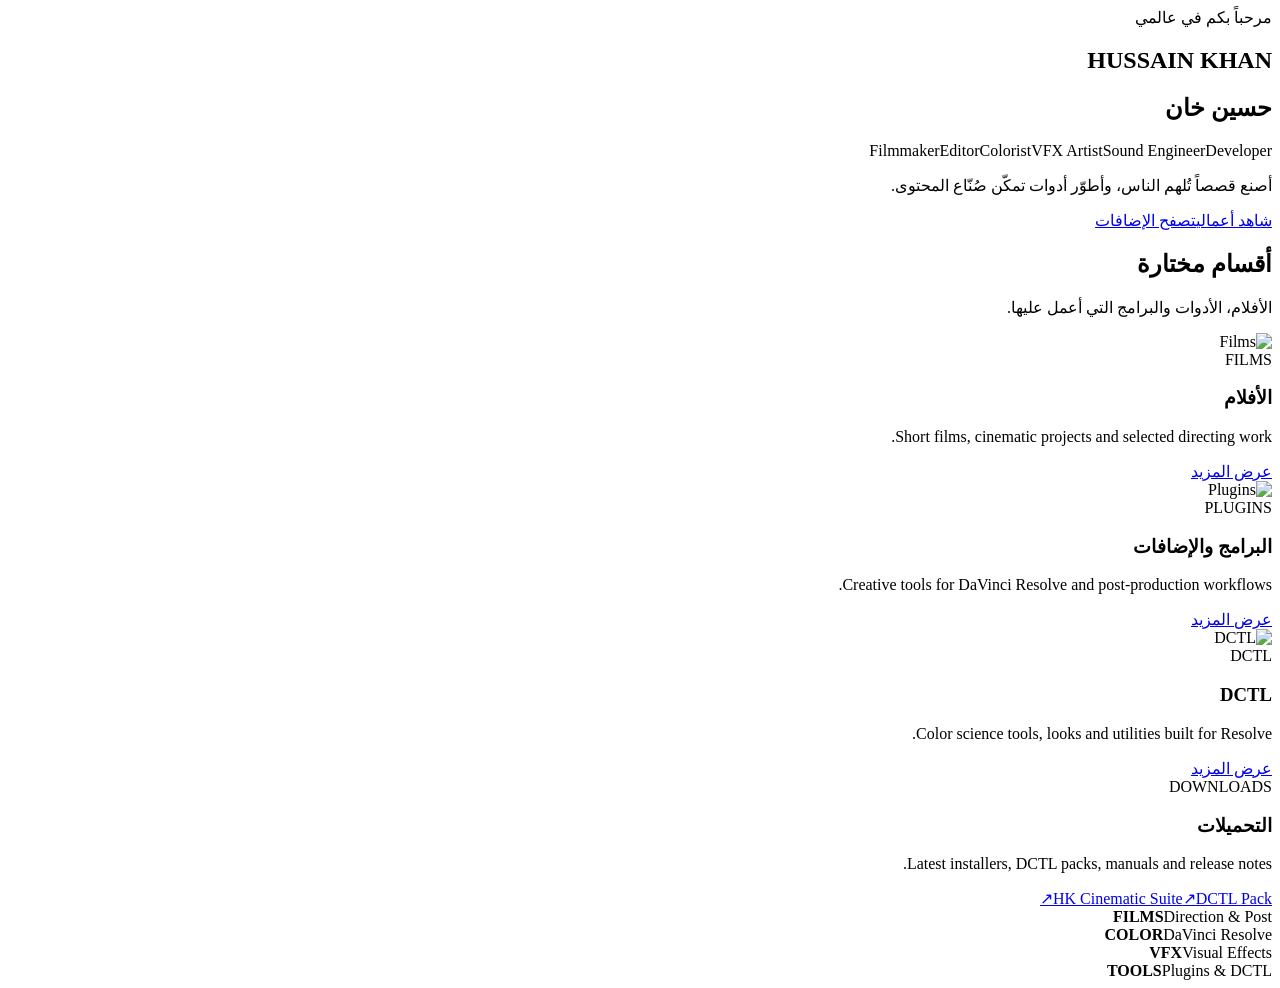
==== index.html @ 0b2d35c9 "Add files via upload" ====
<!doctype html><html lang="ar" dir="rtl"><head><meta charset="utf-8"><meta name="viewport" content="width=device-width,initial-scale=1"><title>Hussain Khan | Filmmaker & Software Developer</title><meta name="description" content="Official portfolio of Hussain Khan — filmmaker, editor, colorist, VFX artist, sound engineer and software developer."><link rel="stylesheet" href="assets/css/style.css"></head><body data-depth="0" data-active="home"><div data-header></div><main>
<section class="hero"><div class="hero-bg"></div><div class="container hero-content"><div class="eyebrow" data-i18n="welcome">مرحباً بكم في عالمي</div><h1>HUSSAIN KHAN</h1><h2 data-i18n="heroTitle">حسين خان</h2><div class="roles"><span>Filmmaker</span><span>Editor</span><span>Colorist</span><span>VFX Artist</span><span>Sound Engineer</span><span>Developer</span></div><p class="lead" data-i18n="heroText">أصنع قصصاً تُلهم الناس، وأطوّر أدوات تمكّن صُنّاع المحتوى.</p><div class="actions"><a class="btn primary" href="portfolio/index.html" data-i18n="watch">شاهد أعمالي</a><a class="btn" href="plugins/index.html" data-i18n="browse">تصفح الإضافات</a></div></div></section>
<section class="section"><div class="container"><div class="section-title"><div><h2 data-i18n="featured">أقسام مختارة</h2><p data-i18n="featuredSub">الأفلام، الأدوات والبرامج التي أعمل عليها.</p></div></div><div class="grid"><article class="card"><img class="card-media" src="assets/img/film-card.jpg" alt="Films"><div class="card-body"><span class="sub">FILMS</span><h3 data-i18n="films">الأفلام</h3><p>Short films, cinematic projects and selected directing work.</p><a class="card-link" href="films/index.html" data-i18n="viewMore">عرض المزيد</a></div></article><article class="card"><img class="card-media" src="assets/img/plugin-card.jpg" alt="Plugins"><div class="card-body"><span class="sub">PLUGINS</span><h3 data-i18n="plugins">البرامج والإضافات</h3><p>Creative tools for DaVinci Resolve and post-production workflows.</p><a class="card-link" href="plugins/index.html" data-i18n="viewMore">عرض المزيد</a></div></article><article class="card"><img class="card-media" src="assets/img/dctl-card.jpg" alt="DCTL"><div class="card-body"><span class="sub">DCTL</span><h3>DCTL</h3><p>Color science tools, looks and utilities built for Resolve.</p><a class="card-link" href="dctl/index.html" data-i18n="viewMore">عرض المزيد</a></div></article><article class="card"><div class="card-body"><span class="sub">DOWNLOADS</span><h3 data-i18n="downloads">التحميلات</h3><p>Latest installers, DCTL packs, manuals and release notes.</p><div class="download-list"><a class="download-item" href="downloads/index.html"><span>HK Cinematic Suite</span><span class="gold">↗</span></a><a class="download-item" href="downloads/index.html"><span>DCTL Pack</span><span class="gold">↗</span></a></div></div></article></div></div></section>
<section class="section alt"><div class="container"><div class="stats"><div class="stat"><strong>FILMS</strong><span>Direction & Post</span></div><div class="stat"><strong>COLOR</strong><span>DaVinci Resolve</span></div><div class="stat"><strong>VFX</strong><span>Visual Effects</span></div><div class="stat"><strong>TOOLS</strong><span>Plugins & DCTL</span></div></div></div></section></main><div data-footer></div><script src="assets/js/components.js"></script><script src="assets/js/app.js"></script></body></html>
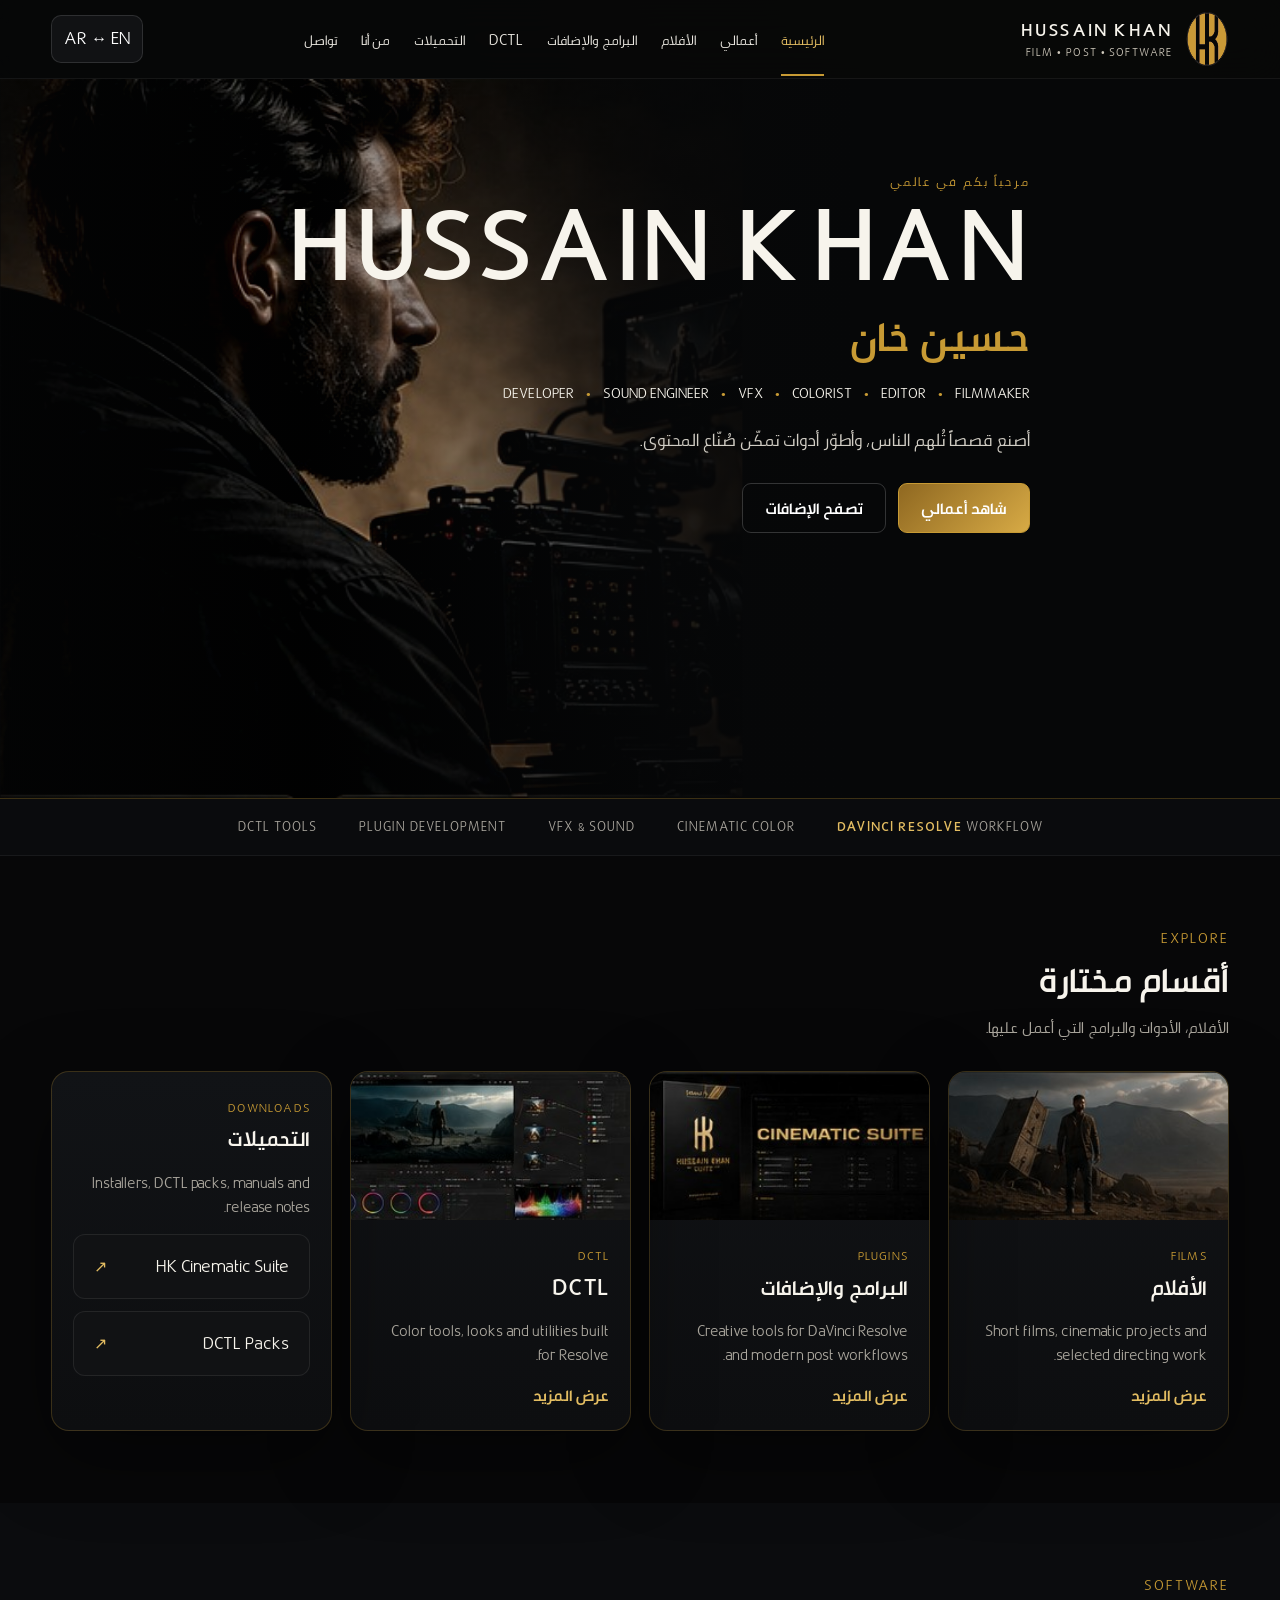
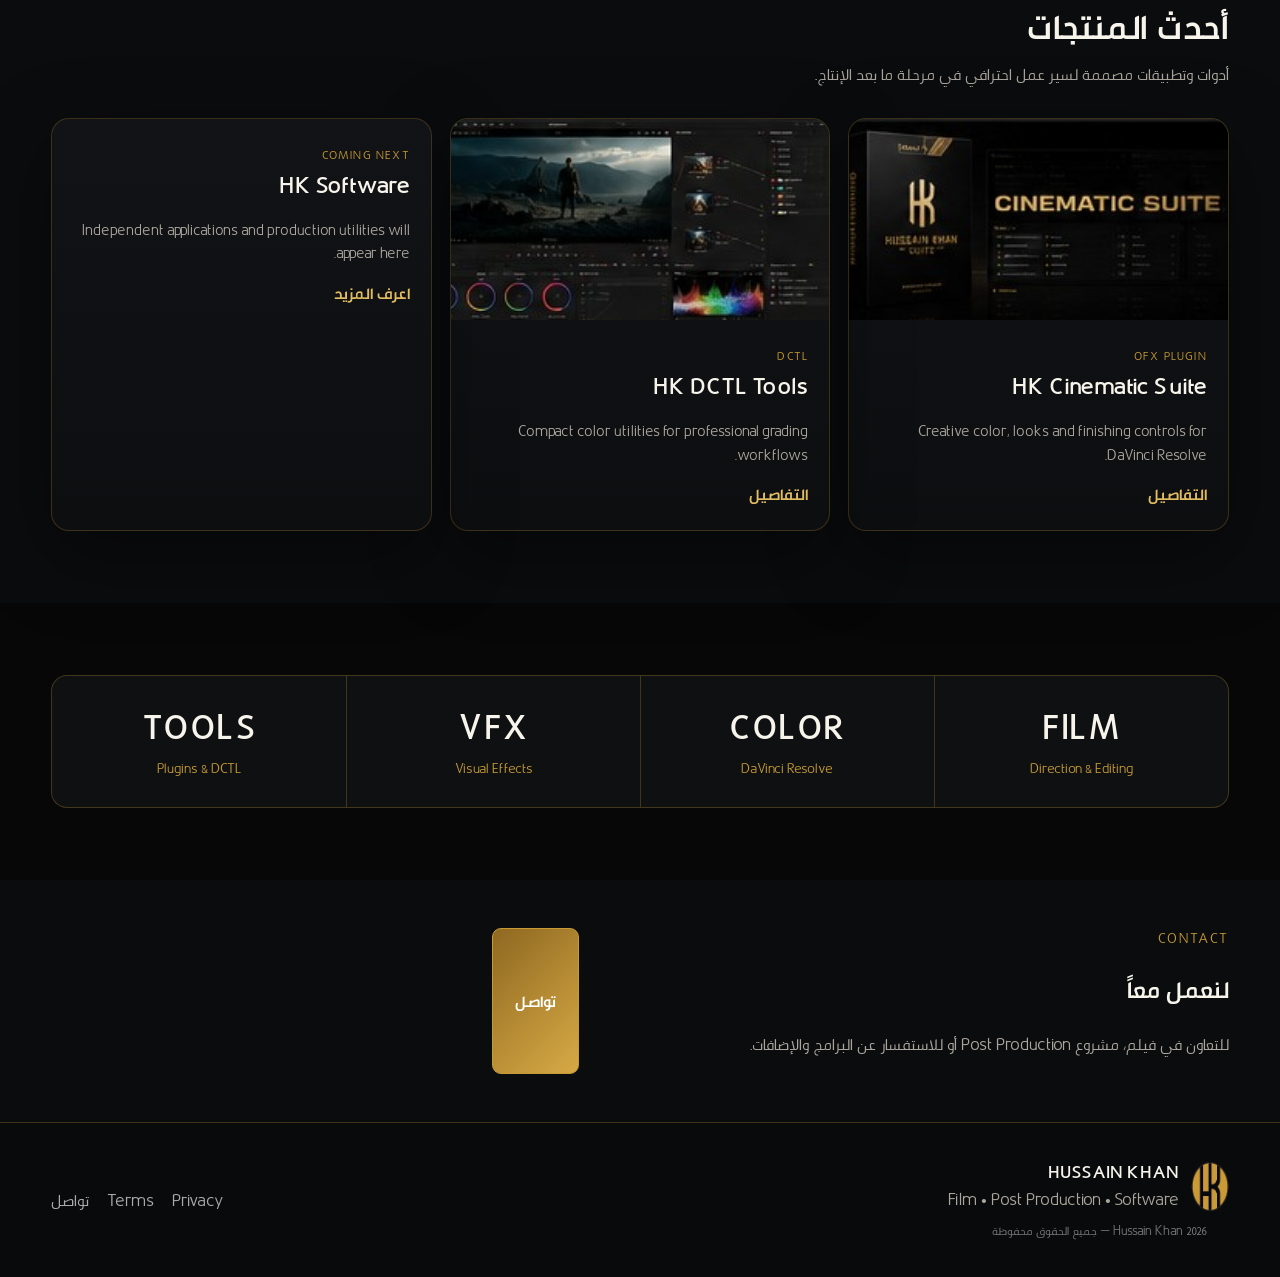
==== commit 797607d1: "Add files via upload" ====
--- a/index.html
+++ b/index.html
@@ -1,4 +1,8 @@
-<!doctype html><html lang="ar" dir="rtl"><head><meta charset="utf-8"><meta name="viewport" content="width=device-width,initial-scale=1"><title>Hussain Khan | Filmmaker & Software Developer</title><meta name="description" content="Official portfolio of Hussain Khan — filmmaker, editor, colorist, VFX artist, sound engineer and software developer."><link rel="stylesheet" href="assets/css/style.css"></head><body data-depth="0" data-active="home"><div data-header></div><main>
-<section class="hero"><div class="hero-bg"></div><div class="container hero-content"><div class="eyebrow" data-i18n="welcome">مرحباً بكم في عالمي</div><h1>HUSSAIN KHAN</h1><h2 data-i18n="heroTitle">حسين خان</h2><div class="roles"><span>Filmmaker</span><span>Editor</span><span>Colorist</span><span>VFX Artist</span><span>Sound Engineer</span><span>Developer</span></div><p class="lead" data-i18n="heroText">أصنع قصصاً تُلهم الناس، وأطوّر أدوات تمكّن صُنّاع المحتوى.</p><div class="actions"><a class="btn primary" href="portfolio/index.html" data-i18n="watch">شاهد أعمالي</a><a class="btn" href="plugins/index.html" data-i18n="browse">تصفح الإضافات</a></div></div></section>
-<section class="section"><div class="container"><div class="section-title"><div><h2 data-i18n="featured">أقسام مختارة</h2><p data-i18n="featuredSub">الأفلام، الأدوات والبرامج التي أعمل عليها.</p></div></div><div class="grid"><article class="card"><img class="card-media" src="assets/img/film-card.jpg" alt="Films"><div class="card-body"><span class="sub">FILMS</span><h3 data-i18n="films">الأفلام</h3><p>Short films, cinematic projects and selected directing work.</p><a class="card-link" href="films/index.html" data-i18n="viewMore">عرض المزيد</a></div></article><article class="card"><img class="card-media" src="assets/img/plugin-card.jpg" alt="Plugins"><div class="card-body"><span class="sub">PLUGINS</span><h3 data-i18n="plugins">البرامج والإضافات</h3><p>Creative tools for DaVinci Resolve and post-production workflows.</p><a class="card-link" href="plugins/index.html" data-i18n="viewMore">عرض المزيد</a></div></article><article class="card"><img class="card-media" src="assets/img/dctl-card.jpg" alt="DCTL"><div class="card-body"><span class="sub">DCTL</span><h3>DCTL</h3><p>Color science tools, looks and utilities built for Resolve.</p><a class="card-link" href="dctl/index.html" data-i18n="viewMore">عرض المزيد</a></div></article><article class="card"><div class="card-body"><span class="sub">DOWNLOADS</span><h3 data-i18n="downloads">التحميلات</h3><p>Latest installers, DCTL packs, manuals and release notes.</p><div class="download-list"><a class="download-item" href="downloads/index.html"><span>HK Cinematic Suite</span><span class="gold">↗</span></a><a class="download-item" href="downloads/index.html"><span>DCTL Pack</span><span class="gold">↗</span></a></div></div></article></div></div></section>
-<section class="section alt"><div class="container"><div class="stats"><div class="stat"><strong>FILMS</strong><span>Direction & Post</span></div><div class="stat"><strong>COLOR</strong><span>DaVinci Resolve</span></div><div class="stat"><strong>VFX</strong><span>Visual Effects</span></div><div class="stat"><strong>TOOLS</strong><span>Plugins & DCTL</span></div></div></div></section></main><div data-footer></div><script src="assets/js/components.js"></script><script src="assets/js/app.js"></script></body></html>
+<!doctype html><html lang="ar" dir="rtl"><head><meta charset="utf-8"><meta name="viewport" content="width=device-width,initial-scale=1"><title>Hussain Khan | Filmmaker, Post Production & Software</title><meta name="description" content="Official website of Hussain Khan — filmmaker, editor, colorist, VFX artist, sound engineer and software developer."><meta name="theme-color" content="#070708"><meta property="og:title" content="Hussain Khan"><meta property="og:description" content="Film • Post Production • Software"><meta property="og:type" content="website"><meta property="og:image" content="assets/img/hero.jpg"><link rel="icon" href="assets/img/logo-gold.png"><link rel="stylesheet" href="assets/css/style.css"></head><body data-depth="0" data-active="home"><div data-header></div><main>
+<section class="hero"><div class="hero-bg"></div><div class="container hero-content"><div class="kicker" data-i18n="welcome">مرحباً بكم في عالمي</div><h1>HUSSAIN KHAN</h1><h2 data-i18n="heroTitle">حسين خان</h2><div class="roles"><span>Filmmaker</span><span>Editor</span><span>Colorist</span><span>VFX</span><span>Sound Engineer</span><span>Developer</span></div><p class="lead" data-i18n="heroText">أصنع قصصاً تُلهم الناس، وأطوّر أدوات تمكّن صُنّاع المحتوى.</p><div class="actions"><a class="btn primary" href="portfolio/index.html" data-i18n="watch">شاهد أعمالي</a><a class="btn ghost" href="plugins/index.html" data-i18n="browse">تصفح الإضافات</a></div></div></section>
+<section class="trust-strip"><div class="container trust-row"><span><b>DaVinci Resolve</b> Workflow</span><span>Cinematic Color</span><span>VFX & Sound</span><span>Plugin Development</span><span>DCTL Tools</span></div></section>
+<section class="section"><div class="container"><div class="section-title"><div><div class="kicker">Explore</div><h2 data-i18n="featured">أقسام مختارة</h2><p data-i18n="featuredSub">الأفلام، الأدوات والبرامج التي أعمل عليها.</p></div></div><div class="grid"><article class="card"><img class="card-media" src="assets/img/film-card.jpg" alt="Films"><div class="card-body"><span class="sub">FILMS</span><h3 data-i18n="films">الأفلام</h3><p>Short films, cinematic projects and selected directing work.</p><a class="card-link" href="films/index.html" data-i18n="viewMore">عرض المزيد</a></div></article><article class="card"><img class="card-media" src="assets/img/plugin-card.jpg" alt="Plugins"><div class="card-body"><span class="sub">PLUGINS</span><h3 data-i18n="plugins">البرامج والإضافات</h3><p>Creative tools for DaVinci Resolve and modern post workflows.</p><a class="card-link" href="plugins/index.html" data-i18n="viewMore">عرض المزيد</a></div></article><article class="card"><img class="card-media" src="assets/img/dctl-card.jpg" alt="DCTL"><div class="card-body"><span class="sub">DCTL</span><h3>DCTL</h3><p>Color tools, looks and utilities built for Resolve.</p><a class="card-link" href="dctl/index.html" data-i18n="viewMore">عرض المزيد</a></div></article><article class="card"><div class="card-body"><span class="sub">DOWNLOADS</span><h3 data-i18n="downloads">التحميلات</h3><p>Installers, DCTL packs, manuals and release notes.</p><div class="download-list"><a class="download-item" href="plugins/hk-cinematic-suite.html"><span>HK Cinematic Suite</span><span class="gold">↗</span></a><a class="download-item" href="downloads/index.html"><span>DCTL Packs</span><span class="gold">↗</span></a></div></div></article></div></div></section>
+<section class="section alt"><div class="container"><div class="section-title"><div><div class="kicker">Software</div><h2 data-i18n="latest">أحدث المنتجات</h2><p data-i18n="latestSub">أدوات وتطبيقات مصممة لسير عمل احترافي في مرحلة ما بعد الإنتاج.</p></div></div><div class="grid three"><article class="card"><img class="card-media" src="assets/img/plugin-card.jpg" alt="HK Cinematic Suite"><div class="card-body"><span class="sub">OFX PLUGIN</span><h3>HK Cinematic Suite</h3><p>Creative color, looks and finishing controls for DaVinci Resolve.</p><a class="card-link" href="plugins/hk-cinematic-suite.html" data-i18n="details">التفاصيل</a></div></article><article class="card"><img class="card-media" src="assets/img/dctl-card.jpg" alt="DCTL"><div class="card-body"><span class="sub">DCTL</span><h3>HK DCTL Tools</h3><p>Compact color utilities for professional grading workflows.</p><a class="card-link" href="dctl/index.html" data-i18n="details">التفاصيل</a></div></article><article class="card"><div class="card-body"><span class="sub">COMING NEXT</span><h3>HK Software</h3><p>Independent applications and production utilities will appear here.</p><a class="card-link" href="plugins/index.html" data-i18n="learnMore">اعرف المزيد</a></div></article></div></div></section>
+<section class="section"><div class="container"><div class="stats"><div class="stat"><strong>FILM</strong><span>Direction & Editing</span></div><div class="stat"><strong>COLOR</strong><span>DaVinci Resolve</span></div><div class="stat"><strong>VFX</strong><span>Visual Effects</span></div><div class="stat"><strong>TOOLS</strong><span>Plugins & DCTL</span></div></div></div></section>
+<section class="section compact alt"><div class="container two-col"><div><div class="kicker">Contact</div><h2 data-i18n="contactTitle">لنعمل معاً</h2><p class="muted" data-i18n="contactText">للتعاون في فيلم، مشروع Post Production أو للاستفسار عن البرامج والإضافات.</p></div><div class="actions"><a class="btn primary" href="contact/index.html" data-i18n="contact">تواصل</a></div></div></section>
+</main><div data-footer></div><script src="assets/js/components.js"></script><script src="assets/js/app.js"></script></body></html>
--- a/assets/css/style.css
+++ b/assets/css/style.css
@@ -0,0 +1,14 @@
+@font-face{font-family:PNU;src:url('../fonts/PNU-Regular.ttf') format('truetype');font-weight:400;font-style:normal;font-display:swap}
+@font-face{font-family:PNU;src:url('../fonts/PNU-Bold.ttf') format('truetype');font-weight:700;font-style:normal;font-display:swap}
+:root{--bg:#070708;--bg2:#0b0c0e;--panel:#101114;--panel2:#15171a;--gold:#c79a34;--gold2:#e3bd62;--text:#f7f4ec;--muted:#aaa69d;--line:rgba(199,154,52,.28);--soft:rgba(255,255,255,.07);--shadow:0 25px 80px rgba(0,0,0,.42);--radius:18px;--max:1380px}
+*{box-sizing:border-box}html{scroll-behavior:smooth}body{margin:0;background:radial-gradient(circle at 80% -10%,rgba(199,154,52,.08),transparent 34%),var(--bg);color:var(--text);font-family:PNU,Arial,"Noto Sans Arabic",sans-serif;line-height:1.7}a{color:inherit;text-decoration:none}button,input,textarea,select{font:inherit}img{max-width:100%;display:block}.container{width:min(var(--max),92vw);margin:auto}.gold{color:var(--gold2)}.muted{color:var(--muted)}.kicker{color:var(--gold);font-size:13px;letter-spacing:2px;text-transform:uppercase}.sr-only{position:absolute;width:1px;height:1px;padding:0;margin:-1px;overflow:hidden;clip:rect(0,0,0,0);white-space:nowrap;border:0}
+.site-header{position:sticky;top:0;z-index:80;background:rgba(6,7,8,.86);backdrop-filter:blur(18px);border-bottom:1px solid rgba(255,255,255,.06)}.nav{min-height:78px;display:flex;align-items:center;gap:24px}.brand{display:flex;align-items:center;gap:12px;min-width:245px}.brand img{width:44px;height:54px;object-fit:contain}.brand strong{display:block;letter-spacing:1.7px;font-size:16px}.brand small{display:block;color:#d0cabd;letter-spacing:1.4px;font-size:10px}.nav-links{display:flex;align-items:center;gap:24px;margin-inline:auto;font-size:14px}.nav-links a{padding:27px 0 22px;border-bottom:2px solid transparent;color:#e9e6df;transition:.2s}.nav-links a:hover,.nav-links a.active{color:var(--gold2);border-color:var(--gold)}.nav-actions{display:flex;align-items:center;gap:9px}.lang-btn,.icon-btn{border:1px solid rgba(255,255,255,.12);background:#111214;color:#fff;border-radius:10px;padding:9px 12px;cursor:pointer}.menu-btn{display:none}
+.mobile-menu{display:none;position:fixed;top:78px;left:0;right:0;z-index:70;background:#0c0d0f;border-bottom:1px solid var(--line);padding:18px 4vw;box-shadow:var(--shadow)}.mobile-menu.open{display:grid}.mobile-menu a{padding:11px 0;border-bottom:1px solid rgba(255,255,255,.05)}
+.hero{min-height:720px;position:relative;overflow:hidden;border-bottom:1px solid var(--line)}.hero-bg{position:absolute;inset:0 0 0 42%;background:url('../img/hero.jpg') center/cover no-repeat;filter:saturate(.85) contrast(1.08)}.hero:after{content:"";position:absolute;inset:0;background:linear-gradient(90deg,#060708 0%,#060708 33%,rgba(6,7,8,.88) 48%,rgba(6,7,8,.15) 76%,rgba(6,7,8,.48) 100%)}.hero-content{position:relative;z-index:2;padding:92px 0 64px;max-width:780px}.hero h1{font-size:clamp(56px,7vw,106px);line-height:.94;letter-spacing:1.5px;margin:14px 0 10px}.hero h2{font-size:42px;color:var(--gold);margin:0 0 10px}.roles{display:flex;flex-wrap:wrap;gap:7px 12px;text-transform:uppercase;font-size:13px}.roles span:not(:last-child):after{content:"•";color:var(--gold);margin-inline-start:12px}.lead{max-width:650px;color:#d1cdc4;font-size:18px;margin:20px 0 28px}.actions{display:flex;gap:12px;flex-wrap:wrap}.btn{display:inline-flex;align-items:center;justify-content:center;gap:8px;min-height:50px;padding:0 22px;border-radius:9px;border:1px solid var(--gold);font-weight:700;transition:.2s;background:transparent;color:#fff}.btn.primary{background:linear-gradient(135deg,#8f6821,#d7aa45)}.btn.ghost{border-color:rgba(255,255,255,.18)}.btn:hover{transform:translateY(-2px);box-shadow:0 10px 30px rgba(199,154,52,.17)}
+.trust-strip{border-bottom:1px solid rgba(255,255,255,.06);background:#0a0b0d}.trust-row{display:flex;justify-content:center;gap:42px;flex-wrap:wrap;padding:18px 0;color:#aaa69e;font-size:12px;letter-spacing:1px;text-transform:uppercase}.trust-row span b{color:var(--gold2);font-weight:700}
+.section{padding:72px 0}.section.alt{background:#0b0c0e}.section.compact{padding:48px 0}.section-title{display:flex;justify-content:space-between;align-items:end;gap:24px;margin-bottom:30px}.section-title h2{margin:0;font-size:35px}.section-title p{margin:4px 0 0;color:var(--muted);max-width:700px}.grid{display:grid;grid-template-columns:repeat(4,1fr);gap:18px}.grid.three{grid-template-columns:repeat(3,1fr)}.card{background:linear-gradient(180deg,#111316,#0d0e10);border:1px solid rgba(199,154,52,.24);border-radius:var(--radius);overflow:hidden;box-shadow:var(--shadow);transition:.25s}.card:hover{transform:translateY(-4px);border-color:rgba(227,189,98,.55)}.card-body{padding:21px}.card h3{margin:2px 0 5px;font-size:21px}.card .sub{color:var(--gold);font-size:11px;text-transform:uppercase;letter-spacing:1.2px}.card-media{aspect-ratio:16/8.5;object-fit:cover;width:100%;filter:saturate(.86)}.card p{color:var(--muted);font-size:14px}.card-link{color:var(--gold2);font-weight:700}.stats{display:grid;grid-template-columns:repeat(4,1fr);border:1px solid var(--line);border-radius:16px;background:#0e1012;overflow:hidden}.stat{padding:26px;text-align:center}.stat:not(:last-child){border-inline-end:1px solid var(--line)}.stat strong{font-size:31px;display:block;letter-spacing:.5px}.stat span{color:var(--gold);font-size:13px}
+.page-hero{padding:92px 0 58px;border-bottom:1px solid var(--line);background:radial-gradient(circle at 80% 0%,rgba(199,154,52,.1),transparent 36%),linear-gradient(120deg,#08090a,#11100c)}.page-hero h1{font-size:clamp(40px,5vw,62px);margin:0 0 8px}.page-hero p{color:var(--muted);max-width:820px;margin:0}.breadcrumbs{color:#8e8a82;font-size:13px;margin-bottom:9px}.content-grid{display:grid;grid-template-columns:repeat(3,1fr);gap:20px}.item{border:1px solid rgba(255,255,255,.09);background:#101114;border-radius:16px;overflow:hidden}.item .body{padding:20px}.item h3{margin:8px 0 6px}.tag{display:inline-block;border:1px solid var(--line);color:var(--gold2);border-radius:999px;padding:3px 10px;font-size:11px}.two-col{display:grid;grid-template-columns:1.08fr .92fr;gap:30px}.panel{background:#101114;border:1px solid rgba(255,255,255,.08);border-radius:16px;padding:28px}.panel h2,.panel h3{margin-top:0}.feature-list{display:grid;grid-template-columns:repeat(2,1fr);gap:12px;margin:20px 0}.feature{padding:15px;border:1px solid rgba(255,255,255,.08);background:#0c0d0f;border-radius:12px}.feature strong{display:block;color:var(--gold2);margin-bottom:3px}.product-hero{display:grid;grid-template-columns:1.1fr .9fr;gap:35px;align-items:center}.product-cover{border:1px solid var(--line);background:#0e0f11;border-radius:20px;overflow:hidden;box-shadow:var(--shadow)}.product-cover img{width:100%;aspect-ratio:16/10;object-fit:cover}.version-pill{display:inline-flex;align-items:center;gap:8px;border:1px solid var(--line);border-radius:999px;padding:6px 11px;color:var(--gold2);font-size:12px}.specs{display:grid;gap:10px}.spec{display:flex;justify-content:space-between;gap:18px;padding:13px 0;border-bottom:1px solid rgba(255,255,255,.07)}.spec span:last-child{color:#ddd}.download-list{display:grid;gap:12px}.download-item{display:flex;align-items:center;justify-content:space-between;gap:20px;padding:18px 20px;background:#111214;border:1px solid rgba(255,255,255,.08);border-radius:12px}.download-item small{color:var(--muted)}.download-item:hover{border-color:var(--line)}.notice{padding:14px 16px;border-inline-start:3px solid var(--gold);background:rgba(199,154,52,.08);color:#d9d5cc;border-radius:8px}.form{display:grid;gap:14px}.form label{font-size:13px;color:#d9d5cd}.form input,.form textarea,.form select{width:100%;background:#0a0b0c;border:1px solid rgba(255,255,255,.12);color:#fff;padding:13px 14px;border-radius:10px}.form textarea{min-height:160px;resize:vertical}.form .row{display:grid;grid-template-columns:1fr 1fr;gap:12px}.legal h2{margin-top:34px;color:var(--gold2)}.empty-state{text-align:center;padding:42px;border:1px dashed var(--line);border-radius:16px;color:var(--muted)}
+footer{border-top:1px solid var(--line);background:#090a0b;padding:36px 0}.footer-grid{display:grid;grid-template-columns:1fr auto;align-items:center;gap:22px}.footer-brand{display:flex;align-items:center;gap:12px}.footer-brand img{width:38px}.footer-links{display:flex;gap:18px;flex-wrap:wrap;color:#aaa}.footer-note{margin-top:7px;color:#777;font-size:12px}
+html[dir="rtl"] .hero:after{background:linear-gradient(270deg,#060708 0%,#060708 33%,rgba(6,7,8,.88) 48%,rgba(6,7,8,.15) 76%,rgba(6,7,8,.48) 100%)}html[dir="rtl"] .hero-bg{inset:0 42% 0 0;transform:scaleX(-1)}
+@media(max-width:1100px){.nav-links{display:none}.menu-btn{display:block}.grid{grid-template-columns:repeat(2,1fr)}.grid.three,.content-grid{grid-template-columns:repeat(2,1fr)}.hero-bg{inset:0!important;transform:none!important}.hero:after,html[dir="rtl"] .hero:after{background:linear-gradient(180deg,rgba(6,7,8,.45),#060708 88%)}.hero-content{padding-top:350px}.two-col,.product-hero{grid-template-columns:1fr}.brand{min-width:0}.stats{grid-template-columns:repeat(2,1fr)}.stat:nth-child(2){border-inline-end:0}.stat:nth-child(-n+2){border-bottom:1px solid var(--line)}}
+@media(max-width:680px){.container{width:min(94vw,640px)}.nav{min-height:68px}.mobile-menu{top:68px}.brand strong{font-size:13px}.brand small{font-size:9px}.brand img{width:37px}.hero{min-height:650px}.hero-content{padding-top:315px}.hero h1{font-size:51px}.hero h2{font-size:29px}.lead{font-size:16px}.grid,.grid.three,.content-grid,.stats,.feature-list{grid-template-columns:1fr}.stat{border-bottom:1px solid var(--line)!important;border-inline-end:0!important}.stat:last-child{border-bottom:0!important}.section{padding:52px 0}.section-title{display:block}.page-hero{padding:64px 0 42px}.page-hero h1{font-size:38px}.footer-grid{grid-template-columns:1fr}.download-item{align-items:flex-start;flex-direction:column}.form .row{grid-template-columns:1fr}.trust-row{gap:20px}.product-cover img{aspect-ratio:16/11}}
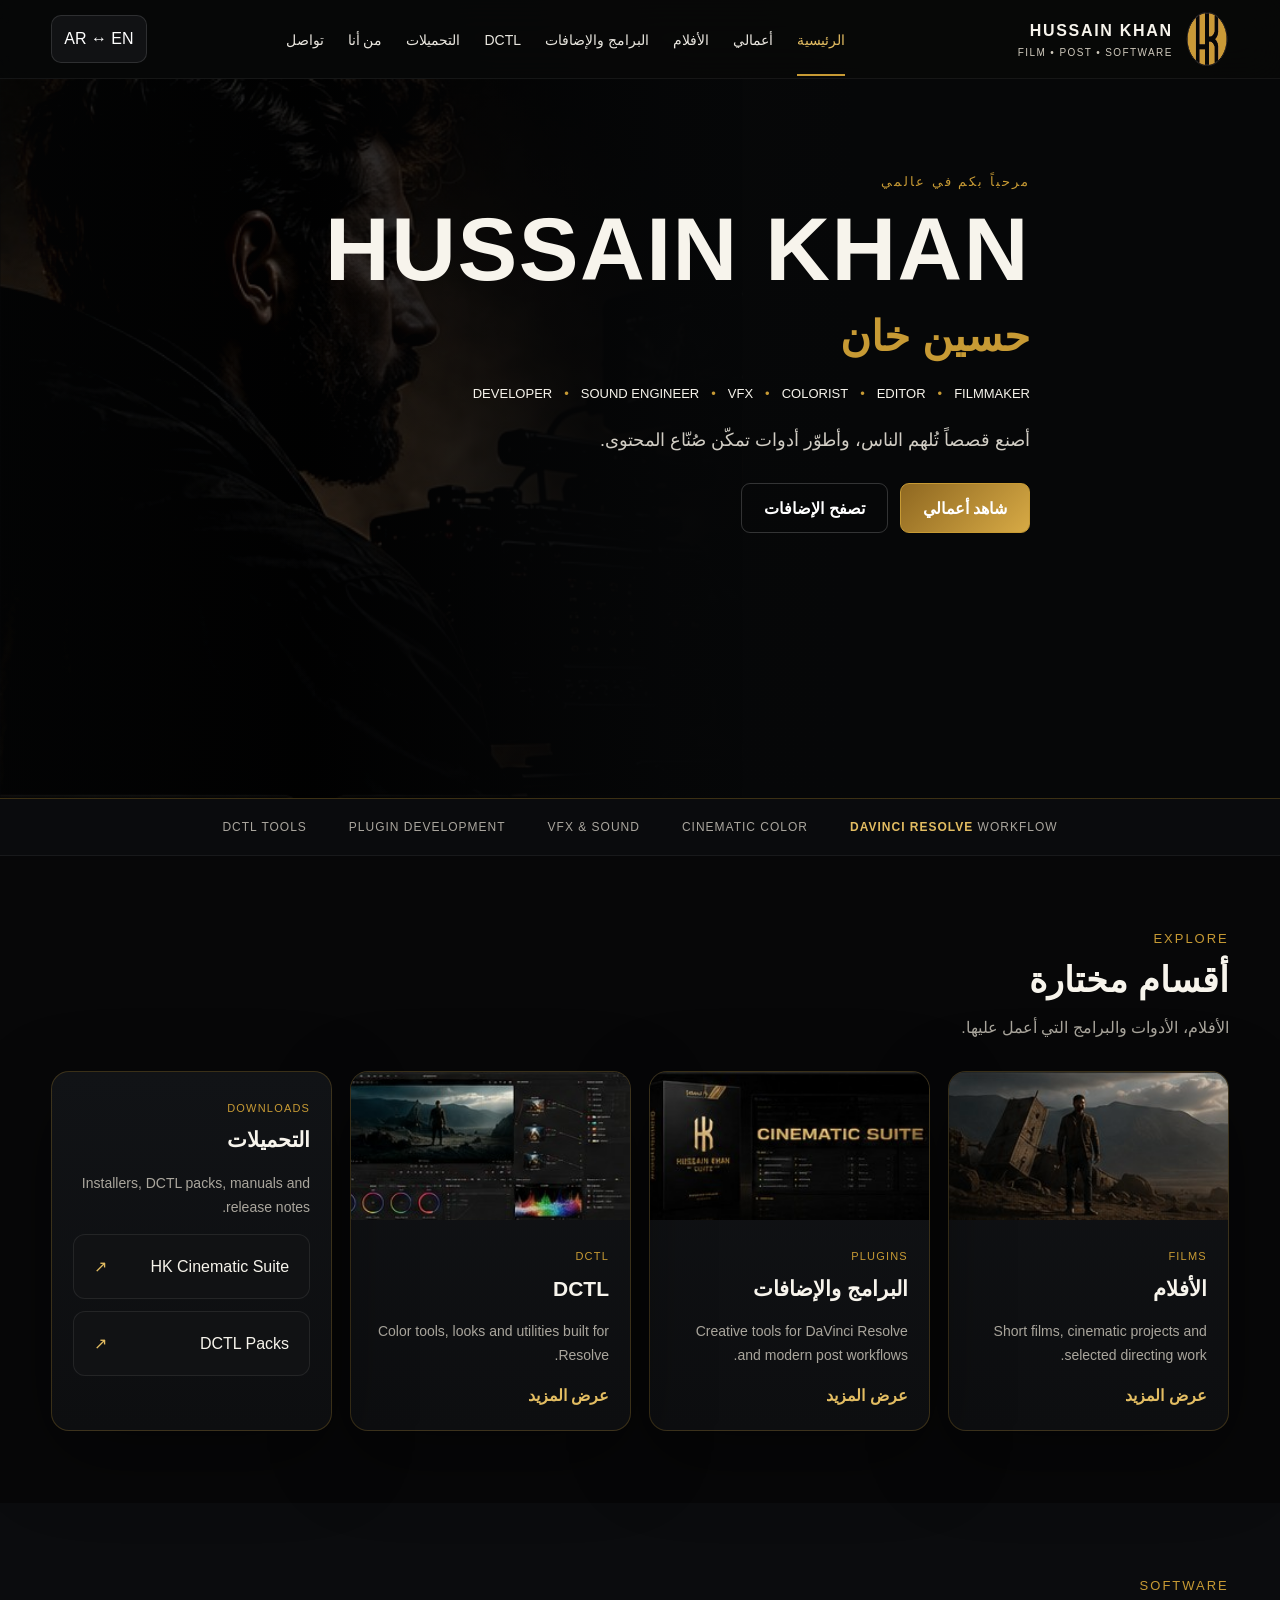
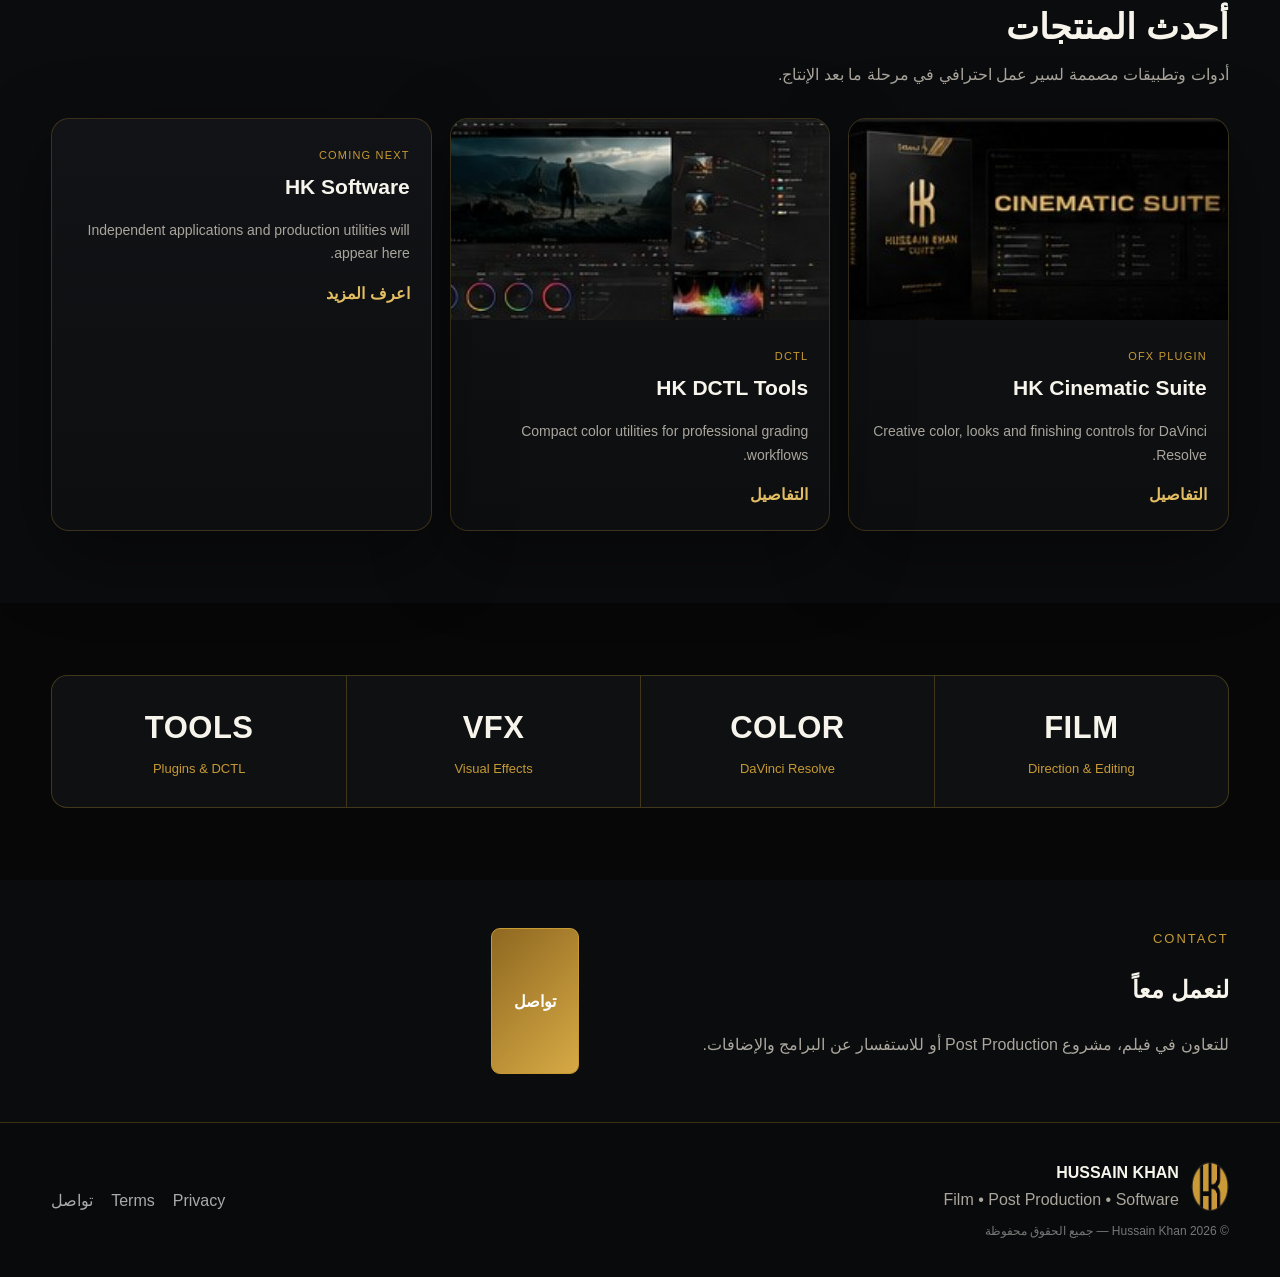
==== commit 91d19d21: "Deploy website v0.3.0" ====
--- a/index.html
+++ b/index.html
@@ -1,8 +1,8 @@
 <!doctype html><html lang="ar" dir="rtl"><head><meta charset="utf-8"><meta name="viewport" content="width=device-width,initial-scale=1"><title>Hussain Khan | Filmmaker, Post Production & Software</title><meta name="description" content="Official website of Hussain Khan — filmmaker, editor, colorist, VFX artist, sound engineer and software developer."><meta name="theme-color" content="#070708"><meta property="og:title" content="Hussain Khan"><meta property="og:description" content="Film • Post Production • Software"><meta property="og:type" content="website"><meta property="og:image" content="assets/img/hero.jpg"><link rel="icon" href="assets/img/logo-gold.png"><link rel="stylesheet" href="assets/css/style.css"></head><body data-depth="0" data-active="home"><div data-header></div><main>
-<section class="hero"><div class="hero-bg"></div><div class="container hero-content"><div class="kicker" data-i18n="welcome">مرحباً بكم في عالمي</div><h1>HUSSAIN KHAN</h1><h2 data-i18n="heroTitle">حسين خان</h2><div class="roles"><span>Filmmaker</span><span>Editor</span><span>Colorist</span><span>VFX</span><span>Sound Engineer</span><span>Developer</span></div><p class="lead" data-i18n="heroText">أصنع قصصاً تُلهم الناس، وأطوّر أدوات تمكّن صُنّاع المحتوى.</p><div class="actions"><a class="btn primary" href="portfolio/index.html" data-i18n="watch">شاهد أعمالي</a><a class="btn ghost" href="plugins/index.html" data-i18n="browse">تصفح الإضافات</a></div></div></section>
+<section class="hero"><div class="hero-bg"></div><div class="container hero-content"><div class="kicker" data-i18n="welcome" data-content="home.welcome">مرحباً بكم في عالمي</div><h1>HUSSAIN KHAN</h1><h2 data-i18n="heroTitle" data-content="home.title">حسين خان</h2><div class="roles" data-content-roles><span>Filmmaker</span><span>Editor</span><span>Colorist</span><span>VFX</span><span>Sound Engineer</span><span>Developer</span></div><p class="lead" data-i18n="heroText" data-content="home.lead">أصنع قصصاً تُلهم الناس، وأطوّر أدوات تمكّن صُنّاع المحتوى.</p><div class="actions"><a class="btn primary" href="portfolio/index.html" data-i18n="watch">شاهد أعمالي</a><a class="btn ghost" href="plugins/index.html" data-i18n="browse">تصفح الإضافات</a></div></div></section>
 <section class="trust-strip"><div class="container trust-row"><span><b>DaVinci Resolve</b> Workflow</span><span>Cinematic Color</span><span>VFX & Sound</span><span>Plugin Development</span><span>DCTL Tools</span></div></section>
-<section class="section"><div class="container"><div class="section-title"><div><div class="kicker">Explore</div><h2 data-i18n="featured">أقسام مختارة</h2><p data-i18n="featuredSub">الأفلام، الأدوات والبرامج التي أعمل عليها.</p></div></div><div class="grid"><article class="card"><img class="card-media" src="assets/img/film-card.jpg" alt="Films"><div class="card-body"><span class="sub">FILMS</span><h3 data-i18n="films">الأفلام</h3><p>Short films, cinematic projects and selected directing work.</p><a class="card-link" href="films/index.html" data-i18n="viewMore">عرض المزيد</a></div></article><article class="card"><img class="card-media" src="assets/img/plugin-card.jpg" alt="Plugins"><div class="card-body"><span class="sub">PLUGINS</span><h3 data-i18n="plugins">البرامج والإضافات</h3><p>Creative tools for DaVinci Resolve and modern post workflows.</p><a class="card-link" href="plugins/index.html" data-i18n="viewMore">عرض المزيد</a></div></article><article class="card"><img class="card-media" src="assets/img/dctl-card.jpg" alt="DCTL"><div class="card-body"><span class="sub">DCTL</span><h3>DCTL</h3><p>Color tools, looks and utilities built for Resolve.</p><a class="card-link" href="dctl/index.html" data-i18n="viewMore">عرض المزيد</a></div></article><article class="card"><div class="card-body"><span class="sub">DOWNLOADS</span><h3 data-i18n="downloads">التحميلات</h3><p>Installers, DCTL packs, manuals and release notes.</p><div class="download-list"><a class="download-item" href="plugins/hk-cinematic-suite.html"><span>HK Cinematic Suite</span><span class="gold">↗</span></a><a class="download-item" href="downloads/index.html"><span>DCTL Packs</span><span class="gold">↗</span></a></div></div></article></div></div></section>
+<section class="section"><div class="container"><div class="section-title"><div><div class="kicker">Explore</div><h2 data-i18n="featured" data-content="home.featuredTitle">أقسام مختارة</h2><p data-i18n="featuredSub" data-content="home.featuredText">الأفلام، الأدوات والبرامج التي أعمل عليها.</p></div></div><div class="grid"><article class="card"><img class="card-media" src="assets/img/film-card.jpg" alt="Films"><div class="card-body"><span class="sub">FILMS</span><h3 data-i18n="films">الأفلام</h3><p>Short films, cinematic projects and selected directing work.</p><a class="card-link" href="films/index.html" data-i18n="viewMore">عرض المزيد</a></div></article><article class="card"><img class="card-media" src="assets/img/plugin-card.jpg" alt="Plugins"><div class="card-body"><span class="sub">PLUGINS</span><h3 data-i18n="plugins">البرامج والإضافات</h3><p>Creative tools for DaVinci Resolve and modern post workflows.</p><a class="card-link" href="plugins/index.html" data-i18n="viewMore">عرض المزيد</a></div></article><article class="card"><img class="card-media" src="assets/img/dctl-card.jpg" alt="DCTL"><div class="card-body"><span class="sub">DCTL</span><h3>DCTL</h3><p>Color tools, looks and utilities built for Resolve.</p><a class="card-link" href="dctl/index.html" data-i18n="viewMore">عرض المزيد</a></div></article><article class="card"><div class="card-body"><span class="sub">DOWNLOADS</span><h3 data-i18n="downloads">التحميلات</h3><p>Installers, DCTL packs, manuals and release notes.</p><div class="download-list"><a class="download-item" href="plugins/hk-cinematic-suite.html"><span>HK Cinematic Suite</span><span class="gold">↗</span></a><a class="download-item" href="downloads/index.html"><span>DCTL Packs</span><span class="gold">↗</span></a></div></div></article></div></div></section>
 <section class="section alt"><div class="container"><div class="section-title"><div><div class="kicker">Software</div><h2 data-i18n="latest">أحدث المنتجات</h2><p data-i18n="latestSub">أدوات وتطبيقات مصممة لسير عمل احترافي في مرحلة ما بعد الإنتاج.</p></div></div><div class="grid three"><article class="card"><img class="card-media" src="assets/img/plugin-card.jpg" alt="HK Cinematic Suite"><div class="card-body"><span class="sub">OFX PLUGIN</span><h3>HK Cinematic Suite</h3><p>Creative color, looks and finishing controls for DaVinci Resolve.</p><a class="card-link" href="plugins/hk-cinematic-suite.html" data-i18n="details">التفاصيل</a></div></article><article class="card"><img class="card-media" src="assets/img/dctl-card.jpg" alt="DCTL"><div class="card-body"><span class="sub">DCTL</span><h3>HK DCTL Tools</h3><p>Compact color utilities for professional grading workflows.</p><a class="card-link" href="dctl/index.html" data-i18n="details">التفاصيل</a></div></article><article class="card"><div class="card-body"><span class="sub">COMING NEXT</span><h3>HK Software</h3><p>Independent applications and production utilities will appear here.</p><a class="card-link" href="plugins/index.html" data-i18n="learnMore">اعرف المزيد</a></div></article></div></div></section>
 <section class="section"><div class="container"><div class="stats"><div class="stat"><strong>FILM</strong><span>Direction & Editing</span></div><div class="stat"><strong>COLOR</strong><span>DaVinci Resolve</span></div><div class="stat"><strong>VFX</strong><span>Visual Effects</span></div><div class="stat"><strong>TOOLS</strong><span>Plugins & DCTL</span></div></div></div></section>
-<section class="section compact alt"><div class="container two-col"><div><div class="kicker">Contact</div><h2 data-i18n="contactTitle">لنعمل معاً</h2><p class="muted" data-i18n="contactText">للتعاون في فيلم، مشروع Post Production أو للاستفسار عن البرامج والإضافات.</p></div><div class="actions"><a class="btn primary" href="contact/index.html" data-i18n="contact">تواصل</a></div></div></section>
-</main><div data-footer></div><script src="assets/js/components.js"></script><script src="assets/js/app.js"></script></body></html>
+<section class="section compact alt"><div class="container two-col"><div><div class="kicker">Contact</div><h2 data-i18n="contactTitle" data-content="home.contactTitle">لنعمل معاً</h2><p class="muted" data-i18n="contactText" data-content="home.contactText">للتعاون في فيلم، مشروع Post Production أو للاستفسار عن البرامج والإضافات.</p></div><div class="actions"><a class="btn primary" href="contact/index.html" data-i18n="contact">تواصل</a></div></div></section>
+</main><div data-footer></div><script src="assets/js/components.js"></script><script src="assets/js/app.js"></script><script src="assets/js/content.js"></script></body></html>
